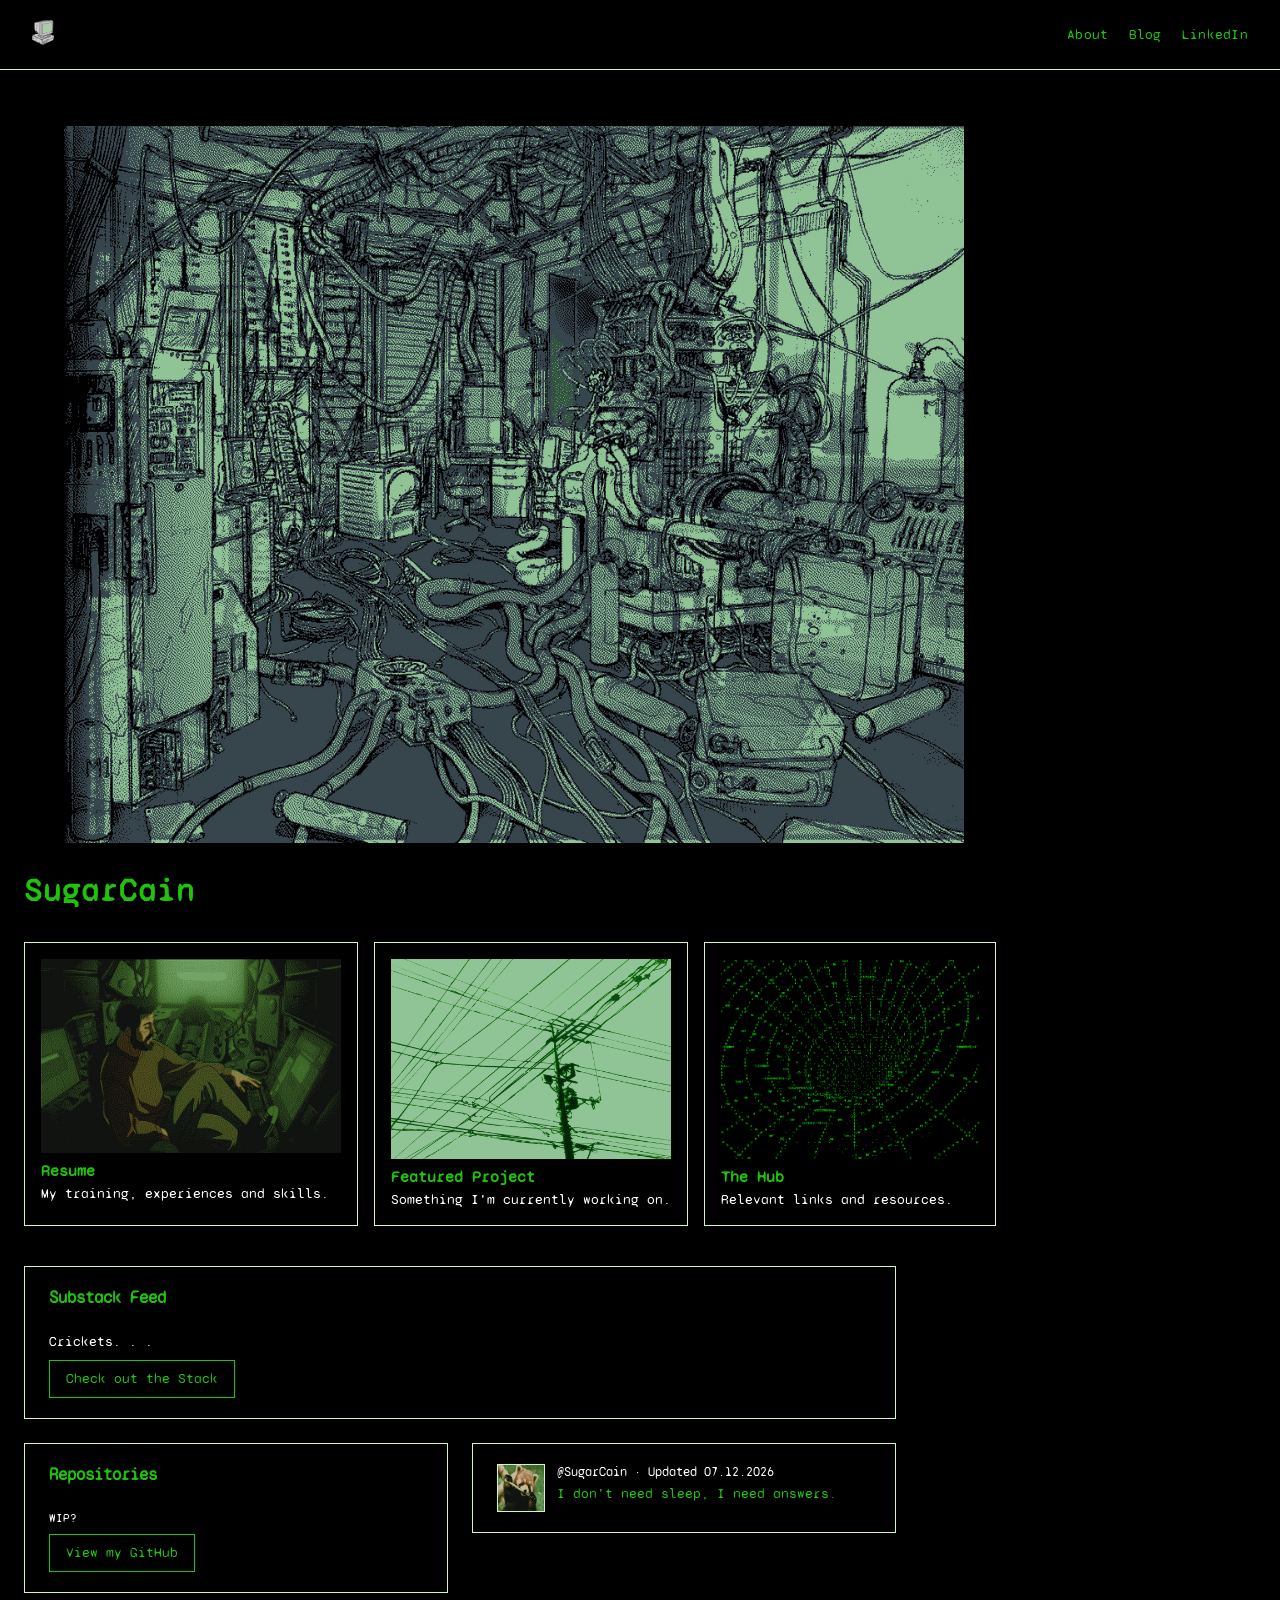
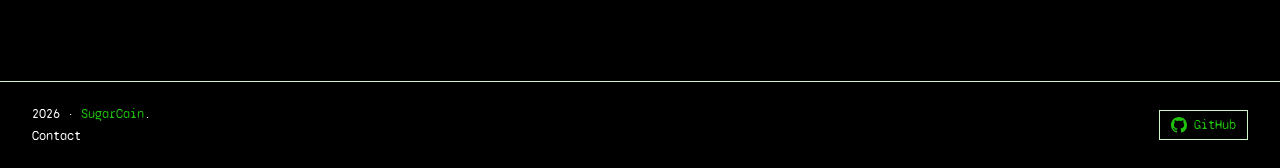
==== index.html @ b9a8468f "first website launch" ====
<!DOCTYPE html>
<!--
.oooooo..o                                             .oooooo.              o8o
d8P'    `Y8                                            d8P'  `Y8b             `"'
Y88bo.      oooo  oooo   .oooooooo  .oooo.   oooo d8b 888           .oooo.   oooo  ooo. .oo.
`"Y8888o.  `888  `888  888' `88b  `P  )88b  `888""8P 888          `P  )88b  `888  `888P"Y88b
    `"Y88b  888   888  888   888   .oP"888   888     888           .oP"888   888   888   888
oo     .d8P  888   888  `88bod8P'  d8(  888   888     `88b    ooo  d8(  888   888   888   888
8""88888P'   `V88V"V8P' `8oooooo.  `Y888""8o d888b     `Y8bood8P'  `Y888""8o o888o o888o o888o
                       d"     YD
                       "Y88888P'
-->
<html lang="en">
<head>
<meta charset="UTF-8">
<meta name="viewport" content="width=device-width,initial-scale=1">
<title>SugarCain</title>
<meta name="description" content="Personal Website">
<link rel="preconnect" href="https://fonts.googleapis.com">
<link rel="preconnect" href="https://fonts.gstatic.com" crossorigin>
<link rel="icon" type="image/x-icon" href="assets/favicon.ico">
<link href="https://fonts.googleapis.com/css2?family=Syne+Mono&display=swap" rel="stylesheet">
<link rel="stylesheet" href="style.css">
</head>
<body class="fade-in-up">

  <header class="page-header">
     <a href="./">
     <img src="assets/header.png" style="max-height: 25px; max-width: 25px;" alt="Home">
     </a>
    <nav>
      <a href="./about">About</a>
      <a href="https://substack.com/@sugarcain/posts">Blog</a>
      <a href="https://www.linkedin.com/in/abel-mateo/">LinkedIn</a>
    </nav>
  </header>

  <div id="container">
    <main>
      <article class="mainContent">

        <figure>

            <img src="assets/recluse.jpg" style="max-height: 800px; max-width: 900px;">

        </figure>

        <h1 id="title" class="homeTitle">SugarCain</h1>

        <div class="listing">
          <div class="projects">
            <a href="./resume">
                <img id="img-port" src="assets/converse.jpg" alt="Resume">
              <h3 id="resume">Resume <span class="header-anchor">#</span></h3>
            </a>
            <p>My training, experiences and skills.</p>
          </div>
          <div class="projects">
            <a href="http://github.com/sugarcain/placeholder">
                <img id="img-port" src="assets/pwrlines.jpg" alt="Featured Project">
              <h3 id="fproject">Featured Project <span class="header-anchor">#</span></h3>
            </a>
            <p>Something I'm currently working on.</p>
          </div>
          <div class="projects">
            <a href="./hub">
                <img id="img-port" src="assets/portal.gif" alt="The Hub">
              <h3 id="hub">The Hub <span class="header-anchor">#</span></h3>
            </a>
            <p>Relevant links and resources.</p>
          </div>
        </div>

        <!-- ===== Substack RSS feed ===== -->
        <section id="rssFeed" class="box">
          <h2 id="feed">Substack Feed <a class="header-anchor" href="#feed">#</a></h2>
          <ul id="rssFeedList">
            <li class="rss-empty">Loading posts…</li>
          </ul>
          <a class="btn" href="#" id="rssFeedLink" target="_blank" rel="noopener noreferrer">Check out the Stack</a>
        </section>

        <div class="col colTwo">
          <!-- ===== GitHub repos ===== -->
          <section id="githubRepos" class="box">
            <h2 id="repositorios">Repositories <a class="header-anchor" href="#repositorios">#</a></h2>
            <ul id="githubRepoList">
              <li class="repo-desc">Loading Repositories…</li>
            </ul>
            <a class="btn" href="#" id="githubProfileLink" target="_blank" rel="noopener noreferrer">View my GitHub</a>
          </section>

          <section class="box">
            <a href="">
              <div style="display:flex; gap:.75rem; align-items:flex-start;">
                <img src="assets/redpander.jpg" style="width:48px;height:48px;border:1px solid var(--line);" alt="">
                <div>
                  <div style="font-size:.8rem; color:var(--muted); margin-bottom:.3rem;">
                    <span>@SugarCain</span> · <span>Updated 07.12.2026</span>
                  </div>
                  <p style="margin:0; font-size:.85rem;">I don't need sleep, I need answers.</p>
                </div>
              </div>
            </a>
          </section>
        </div>

      </article>
    </main>
  </div>

  <footer class="page-footer">
    <div>
      <span>2026</span> ·
      <a href="./about">SugarCain</a>.
      <div class="footer-links" style="margin-top:.4rem;">
        <a href="/contact/">Contact</a>
      </div>
    </div>

    <!-- bottom-right: GitHub link -->
    <a class="footer-github" href="https://github.com/sugrcain" target="_blank" rel="noopener noreferrer">
      <svg viewBox="0 0 16 16" aria-hidden="true">
        <path d="M8 0C3.58 0 0 3.58 0 8c0 3.54 2.29 6.53 5.47 7.59.4.07.55-.17.55-.38
                 0-.19-.01-.82-.01-1.49-2.01.37-2.53-.49-2.69-.94-.09-.23-.48-.94-.82-1.13
                 -.28-.15-.68-.52-.01-.53.63-.01 1.08.58 1.23.82.72 1.21 1.87.87 2.33.66.07-.52.28-.87.51-1.07
                 -1.78-.2-3.64-.89-3.64-3.95 0-.87.31-1.59.82-2.15-.08-.2-.36-1.02.08-2.12 0 0 .67-.21 2.2.82
                 .64-.18 1.32-.27 2-.27.68 0 1.36.09 2 .27 1.53-1.04 2.2-.82 2.2-.82.44 1.1.16 1.92.08 2.12
                 .51.56.82 1.27.82 2.15 0 3.07-1.87 3.75-3.65 3.95.29.25.54.73.54 1.48
                 0 1.07-.01 1.93-.01 2.2 0 .21.15.46.55.38A8.01 8.01 0 0 0 16 8c0-4.42-3.58-8-8-8Z"/>
      </svg>
      GitHub
    </a>
  </footer>

  <script src="script.js"></script>
</body>
</html>
---- style.css ----
:root{
  --bg:        black;
  --ink:       #20C20E;
  --muted:     #ffffff;
  --line:      #d1f5cb;
  --accent:    #20C20E; /*  links, headings underline */
  --accent-2:  #780606; /*  tags, hover state */
  --panel:     black;
  --radius:    2px;
  font-size: 16px;
}

* { box-sizing: border-box; }

html,body{
  margin:0;
  padding:0;
  background:var(--bg);
  color:var(--ink);
  font-family:'Syne Mono', ui-monospace, 'SFMono-Regular', Menlo, monospace;
}

a{ color:var(--accent); text-decoration:none; }
a:hover{ color:var(--accent-2); }

::selection{ background:var(--accent); color:var(--bg); }

@media (prefers-reduced-motion: no-preference){
  .fade-in-up{ animation: fadeInUp .5s ease both; }
}
@keyframes fadeInUp{
  from{ opacity:0; transform:translateY(8px); }
  to{ opacity:1; transform:translateY(0); }
}

/* ---------- header ---------- */
.page-header{
  display:flex;
  align-items:center;
  justify-content:space-between;
  gap:1.5rem;
  padding:1.25rem 2rem;
  border-bottom:1px solid var(--line);
  flex-wrap:wrap;
}
.header-logo{ display:flex; }
.header-logo svg{ width:28px; height:28px; fill:var(--ink); }
@media (prefers-reduced-motion: no-preference){
  .logo-spin{ animation: spin 12s linear infinite; }
}
@keyframes spin{ to{ transform:rotate(360deg); } }

.page-header nav{ display:flex; gap:1.25rem; flex-wrap:wrap; }
.page-header nav a{
  color:var(--ink);
  font-size:.9rem;
  letter-spacing:.02em;
  border-bottom:1px solid transparent;
}
.page-header nav a:hover{
  color:var(--accent-2);
  border-bottom-color:var(--accent-2);
}

/* ---------- layout ---------- */
#container{
  max-width:920px;
  margin:0;
  padding:2.5rem 1.5rem 4rem;
  text-align:left;
}

.img-wrapper{
  border:1px solid var(--line);
  background:var(--panel);
  overflow:hidden;
}
.img-wrapper img{ display:block; width:100%; height:auto; }

.homeTitle{
  font-size:2rem;
  letter-spacing:.03em;
  margin:1.5rem 0 2rem;
  text-align:left;
}

/* ---------- resume grid ---------- */
#img-port{ max-width: 300px; max-height: 200px; }

.listing{
  display:grid;
  grid-template-columns:repeat(3, 1fr);
  gap:1rem;
  margin-bottom:2.5rem;
}
.projects{
  border:1px solid var(--line);
  background:var(--panel);
  padding:1rem;
  transition:border-color .15s ease, transform .15s ease;
}
.projects:hover{ border-color:var(--accent-2); transform:translateY(-2px); }
.projects .img-wrapper{ margin-bottom:.75rem; }
.projects h3{
  font-size:1rem;
  margin:.25rem 0;
  display:flex;
  align-items:center;
  gap:.4rem;
}
.header-anchor{ color:var(--muted); font-size:.8rem; opacity:0; transition:opacity .15s; }
.projects:hover .header-anchor{ opacity:1; }
.projects p{ font-size:.85rem; color:var(--muted); margin:0; line-height:1.4; }

@media (max-width: 640px){
  .listing{ grid-template-columns:1fr; }
}

/* ---------- boxes ---------- */
.box{
  border:1px solid var(--line);
  background:var(--panel);
  padding:1.25rem 1.5rem;
  margin-bottom:1.5rem;
}
.box h2{
  font-size:1.05rem;
  margin:0 0 1rem;
  display:flex;
  align-items:center;
  gap:.4rem;
}
.box h2 .header-anchor{ opacity:0; }
.box h2:hover .header-anchor{ opacity:1; }

/* ---------- RSS (Substack) feed ---------- */
#rssFeed ul{ list-style:none; margin:0; padding:0; }
#rssFeed li{
  padding:.6rem 0;
  border-bottom:1px dashed var(--line);
  display:flex;
  flex-direction:column;
  gap:.15rem;
}
#rssFeed li:last-child{ border-bottom:none; }
#rssFeed .rss-title{ font-size:.92rem; }
#rssFeed .rss-date{ font-size:.75rem; color:var(--muted); }
#rssFeed .rss-empty, #rssFeed .rss-error{ font-size:.85rem; color:var(--muted); }

/* ---------- GitHub repos ---------- */
.col.colTwo{
  display:grid;
  grid-template-columns:1fr 1fr;
  gap:1.5rem;
  align-items:start;
}
@media (max-width:700px){
  .col.colTwo{ grid-template-columns:1fr; }
}
#githubRepos ul{ list-style:none; margin:0; padding:0; }
#githubRepos li{
  padding:.55rem 0;
  border-bottom:1px dashed var(--line);
}
#githubRepos li:last-child{ border-bottom:none; }
#githubRepos .repo-name{ font-size:.92rem; font-weight:400; }
#githubRepos .repo-desc{ font-size:.78rem; color:var(--muted); margin-top:.15rem; }
#githubRepos .repo-meta{ font-size:.72rem; color:var(--muted); margin-top:.2rem; display:flex; gap:.75rem; }


/* ---------- tree (hub.html) ---------- */
.tree{
  margin:0;
  font-family:'Syne Mono', ui-monospace, 'SFMono-Regular', Menlo, monospace;
  font-size:25px;
  line-height:1.6;
  white-space:pre;
  overflow-x:auto;
}
/* ---------- guestbook cta ---------- */
.btn{
  display:inline-flex;
  align-items:center;
  gap:.5rem;
  border:1px solid var(--ink);
  padding:.6rem 1rem;
  font-size:.85rem;
  color:var(--ink);
  background:var(--panel);
  transition:background .15s ease, color .15s ease;
}
.btn:hover{ background:var(--ink); color:var(--bg); }
.guestbook-cta{ display:flex; justify-content:flex-start; margin-top:.5rem; }

/* ---------- footer ---------- */
.page-footer{
  border-top:1px solid var(--line);
  padding:1.5rem 2rem;
  display:flex;
  align-items:center;
  justify-content:space-between;
  gap:1rem;
  flex-wrap:wrap;
  font-size:.8rem;
  color:var(--muted);
}
.footer-links a{ color:var(--muted); margin-right:.75rem; }
.footer-links a:hover{ color:var(--accent-2); }

.footer-github{
  display:inline-flex;
  align-items:center;
  gap:.4rem;
  color:var(--ink);
  border:1px solid var(--line);
  padding:.4rem .7rem;
}
.footer-github:hover{ border-color:var(--accent-2); color:var(--accent-2); }
.footer-github svg{ width:16px; height:16px; fill:currentColor; }
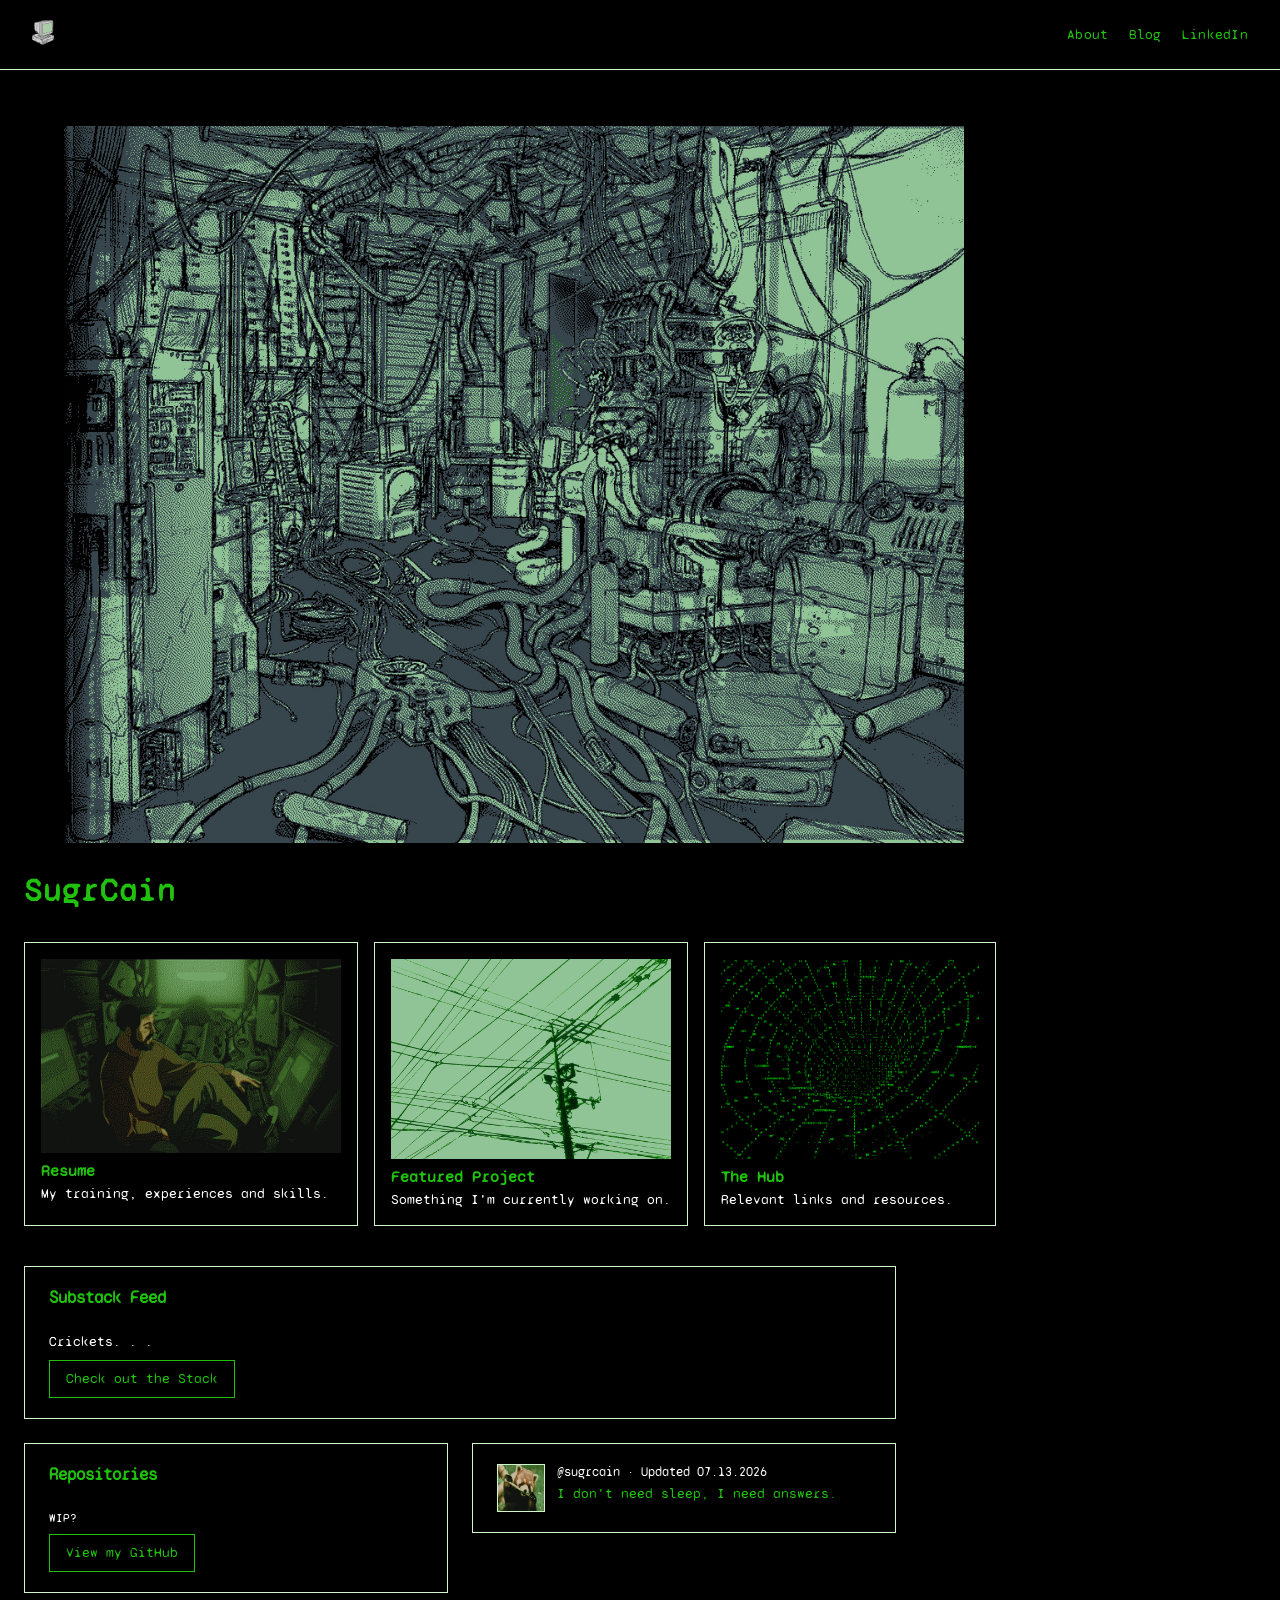
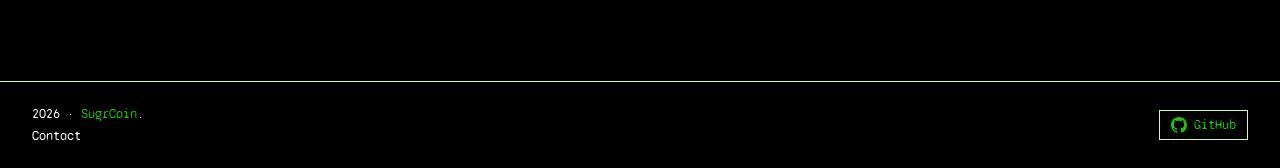
==== commit 930bdcf5: "Update site files" ====
--- a/index.html
+++ b/index.html
@@ -14,7 +14,7 @@
 <head>
 <meta charset="UTF-8">
 <meta name="viewport" content="width=device-width,initial-scale=1">
-<title>SugarCain</title>
+<title>SugrCain</title>
 <meta name="description" content="Personal Website">
 <link rel="preconnect" href="https://fonts.googleapis.com">
 <link rel="preconnect" href="https://fonts.gstatic.com" crossorigin>
@@ -30,7 +30,7 @@
      </a>
     <nav>
       <a href="./about">About</a>
-      <a href="https://substack.com/@sugarcain/posts">Blog</a>
+      <a href="https://substack.com/@sugrcain/posts">Blog</a>
       <a href="https://www.linkedin.com/in/abel-mateo/">LinkedIn</a>
     </nav>
   </header>
@@ -45,7 +45,7 @@
 
         </figure>
 
-        <h1 id="title" class="homeTitle">SugarCain</h1>
+        <h1 id="title" class="homeTitle">SugrCain</h1>
 
         <div class="listing">
           <div class="projects">
@@ -56,7 +56,7 @@
             <p>My training, experiences and skills.</p>
           </div>
           <div class="projects">
-            <a href="http://github.com/sugarcain/placeholder">
+            <a href="http://github.com/sugrcain/placeholder">
                 <img id="img-port" src="assets/pwrlines.jpg" alt="Featured Project">
               <h3 id="fproject">Featured Project <span class="header-anchor">#</span></h3>
             </a>
@@ -96,7 +96,7 @@
                 <img src="assets/redpander.jpg" style="width:48px;height:48px;border:1px solid var(--line);" alt="">
                 <div>
                   <div style="font-size:.8rem; color:var(--muted); margin-bottom:.3rem;">
-                    <span>@SugarCain</span> · <span>Updated 07.12.2026</span>
+                    <span>@sugrcain</span> · <span>Updated 07.13.2026</span>
                   </div>
                   <p style="margin:0; font-size:.85rem;">I don't need sleep, I need answers.</p>
                 </div>
@@ -112,7 +112,7 @@
   <footer class="page-footer">
     <div>
       <span>2026</span> ·
-      <a href="./about">SugarCain</a>.
+      <a href="./about">SugrCain</a>.
       <div class="footer-links" style="margin-top:.4rem;">
         <a href="/contact/">Contact</a>
       </div>
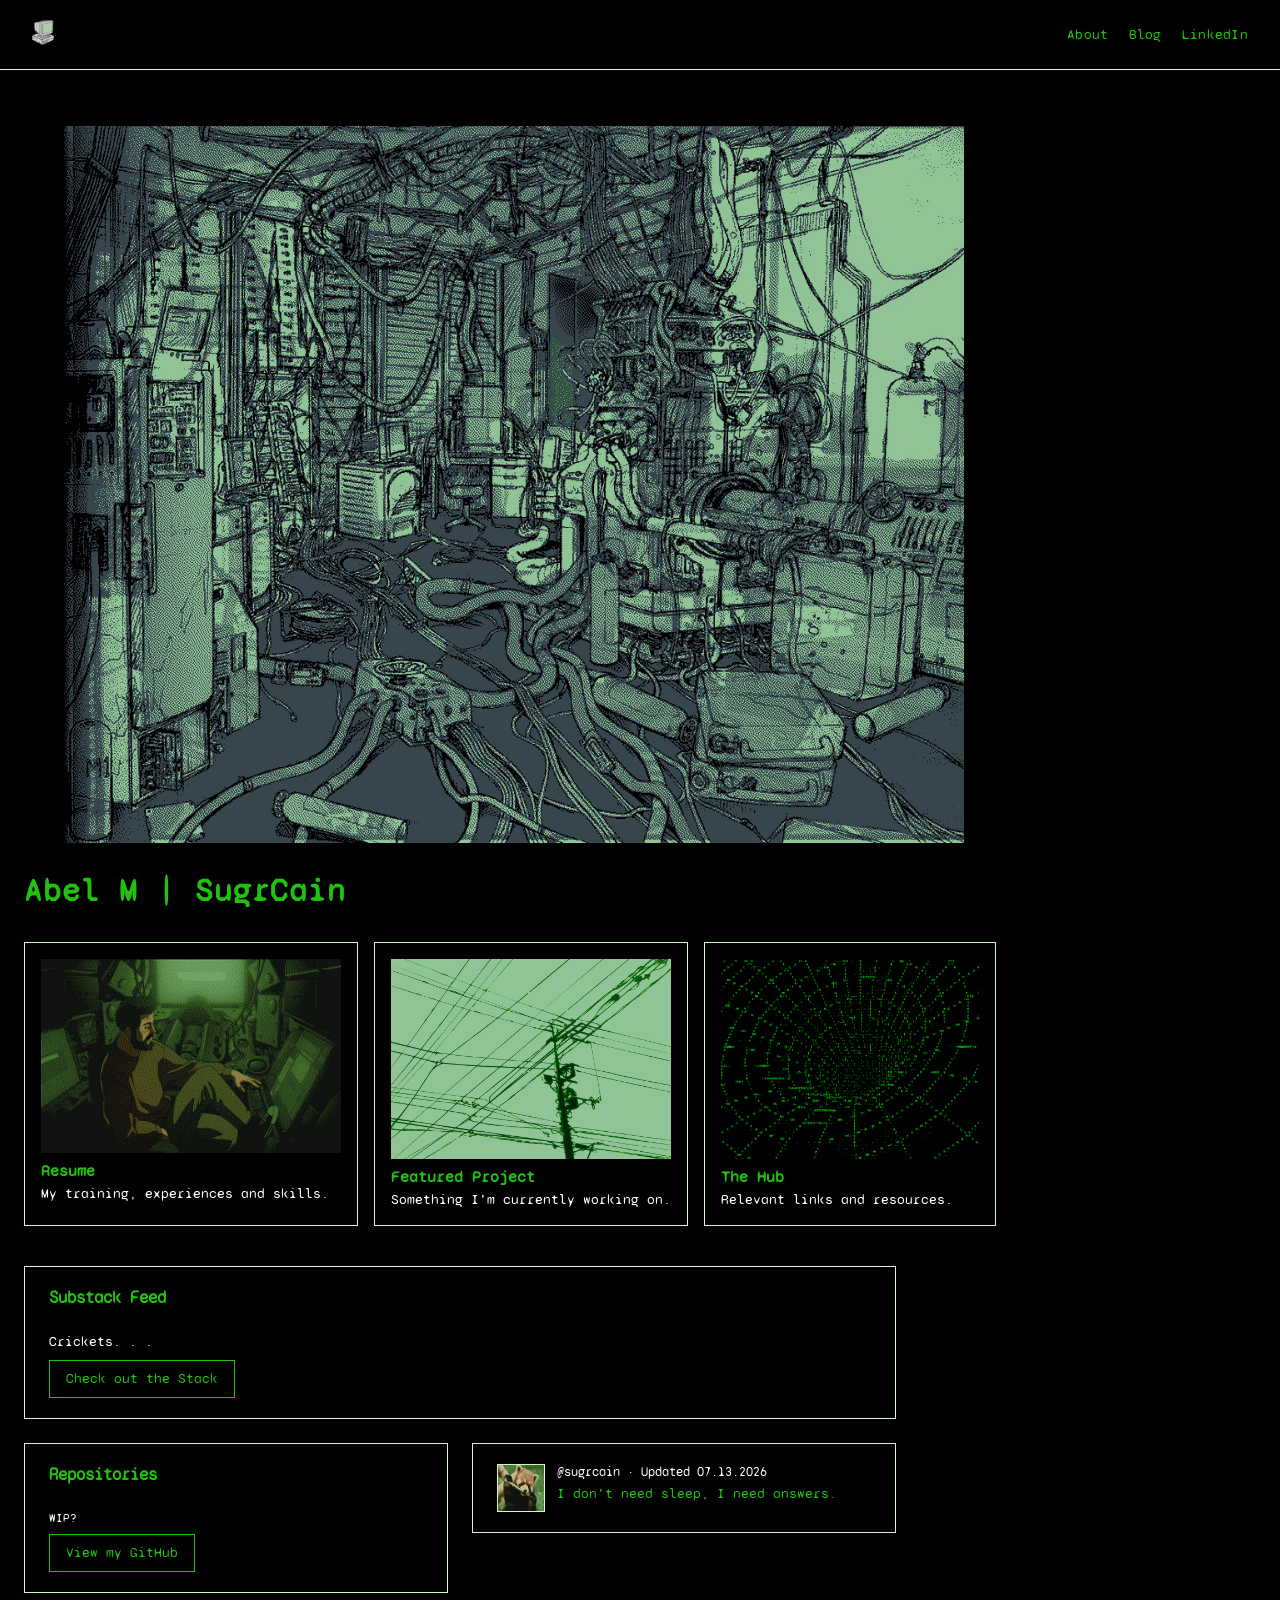
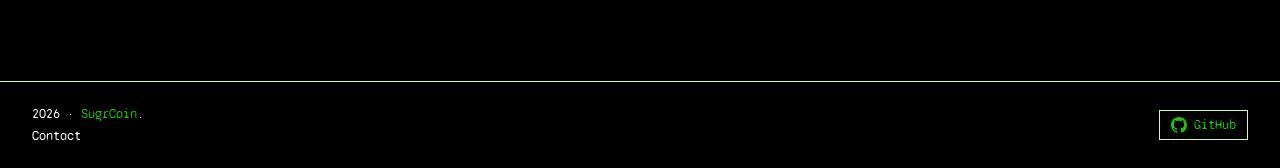
==== commit ad2d33e1: "testing names" ====
--- a/index.html
+++ b/index.html
@@ -1,21 +1,22 @@
 <!DOCTYPE html>
 <!--
-.oooooo..o                                             .oooooo.              o8o
-d8P'    `Y8                                            d8P'  `Y8b             `"'
-Y88bo.      oooo  oooo   .oooooooo  .oooo.   oooo d8b 888           .oooo.   oooo  ooo. .oo.
-`"Y8888o.  `888  `888  888' `88b  `P  )88b  `888""8P 888          `P  )88b  `888  `888P"Y88b
-    `"Y88b  888   888  888   888   .oP"888   888     888           .oP"888   888   888   888
-oo     .d8P  888   888  `88bod8P'  d8(  888   888     `88b    ooo  d8(  888   888   888   888
-8""88888P'   `V88V"V8P' `8oooooo.  `Y888""8o d888b     `Y8bood8P'  `Y888""8o o888o o888o o888o
-                       d"     YD
-                       "Y88888P'
+.d8888b.                             .d8888b.           d8b
+d88P  Y88b                           d88P  Y88b          Y8P
+Y88b.                                888    888
+"Y888b.   888  888  .d88b.  888d888 888         8888b.  888 88888b.
+   "Y88b. 888  888 d88P"88b 888P"   888            "88b 888 888 "88b
+     "888 888  888 888  888 888     888    888 .d888888 888 888  888
+Y88b  d88P Y88b 888 Y88b 888 888     Y88b  d88P 888  888 888 888  888
+"Y8888P"   "Y88888  "Y88888 888      "Y8888P"  "Y888888 888 888  888
+                        888
+                   Y8b d88P
+                    "Y88P"
 -->
 <html lang="en">
 <head>
 <meta charset="UTF-8">
 <meta name="viewport" content="width=device-width,initial-scale=1">
 <title>SugrCain</title>
-<meta name="description" content="Personal Website">
 <link rel="preconnect" href="https://fonts.googleapis.com">
 <link rel="preconnect" href="https://fonts.gstatic.com" crossorigin>
 <link rel="icon" type="image/x-icon" href="assets/favicon.ico">
@@ -45,7 +46,7 @@
 
         </figure>
 
-        <h1 id="title" class="homeTitle">SugrCain</h1>
+        <h1 id="title" class="homeTitle">Abel M | SugrCain</h1>
 
         <div class="listing">
           <div class="projects">
@@ -91,7 +92,6 @@
           </section>
 
           <section class="box">
-            <a href="">
               <div style="display:flex; gap:.75rem; align-items:flex-start;">
                 <img src="assets/redpander.jpg" style="width:48px;height:48px;border:1px solid var(--line);" alt="">
                 <div>
@@ -101,7 +101,6 @@
                   <p style="margin:0; font-size:.85rem;">I don't need sleep, I need answers.</p>
                 </div>
               </div>
-            </a>
           </section>
         </div>
 
@@ -114,7 +113,7 @@
       <span>2026</span> ·
       <a href="./about">SugrCain</a>.
       <div class="footer-links" style="margin-top:.4rem;">
-        <a href="/contact/">Contact</a>
+        <a href="mailto:huntingfor301@gmail.com">Contact</a>
       </div>
     </div>
 
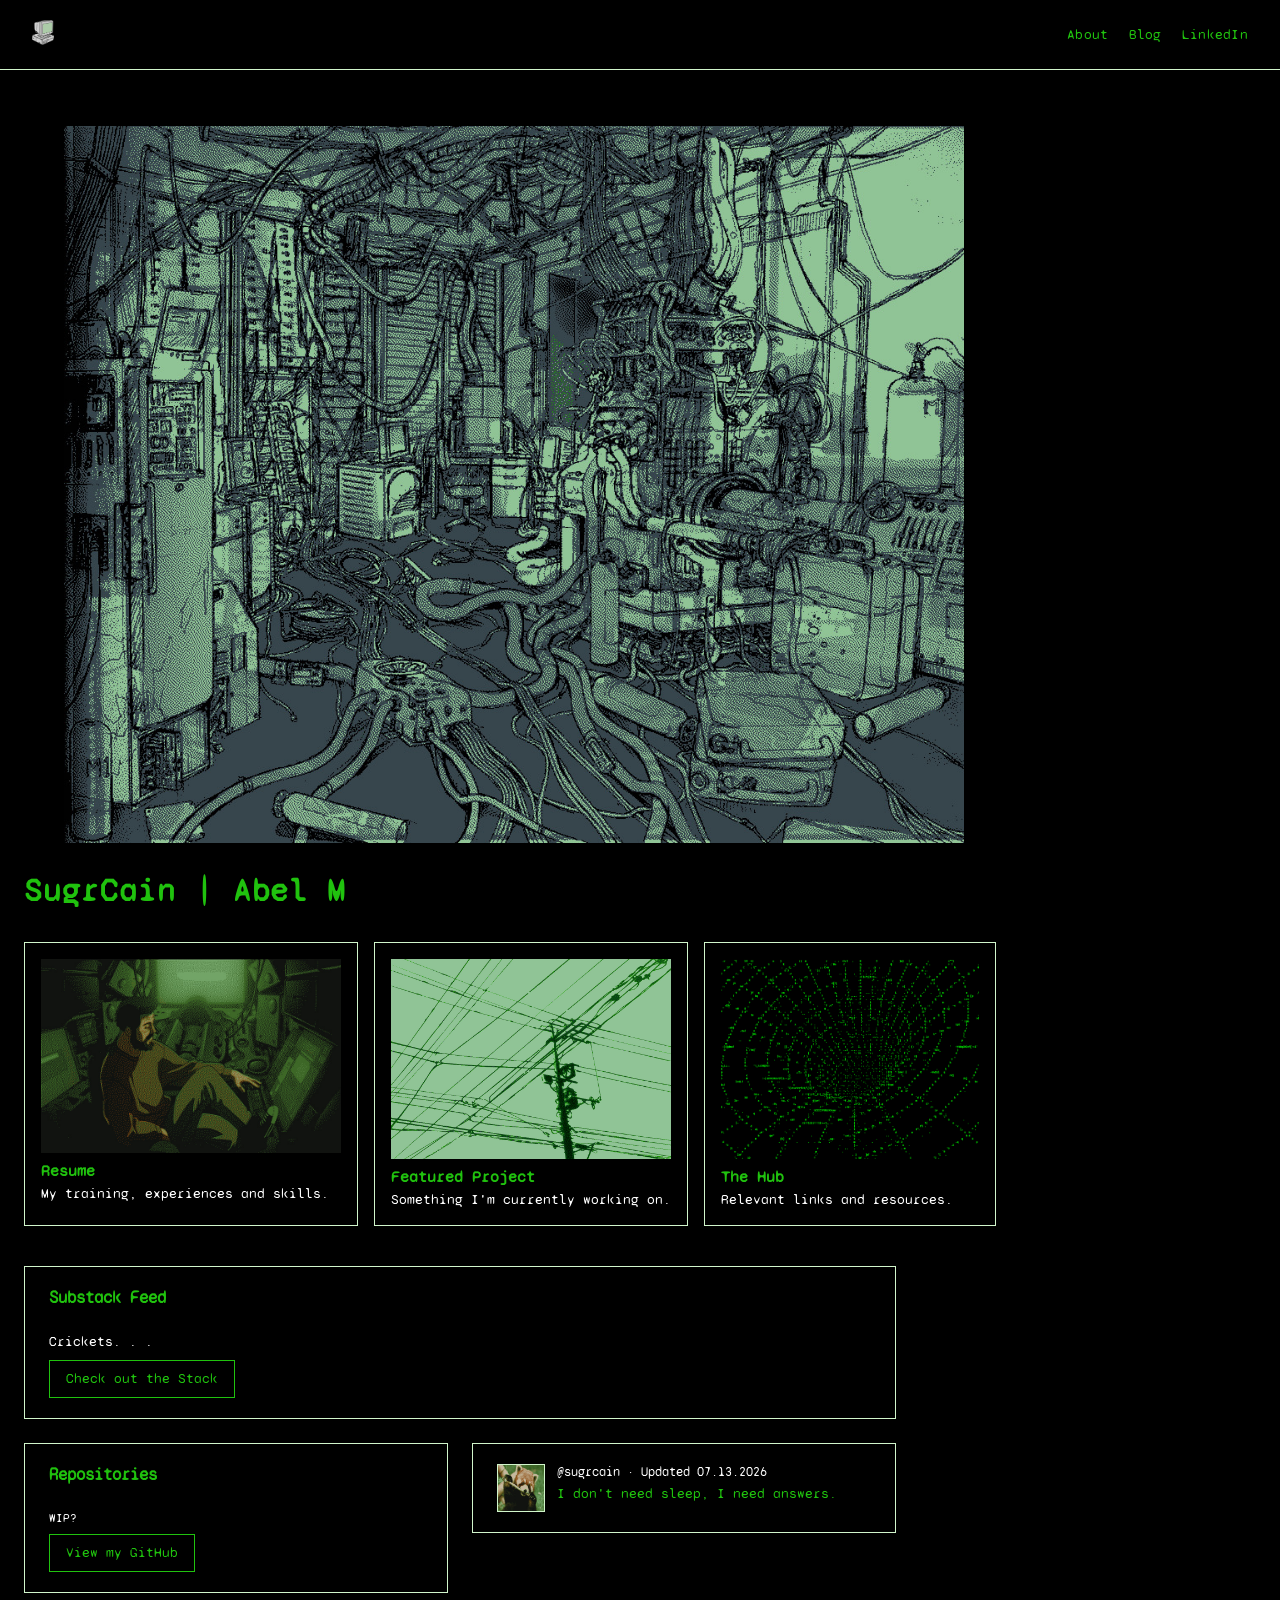
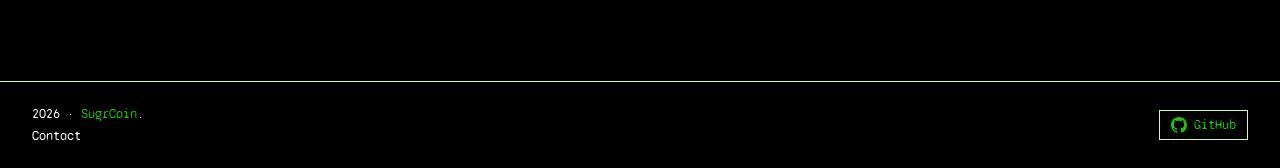
==== commit c1479ee9: "testing names" ====
--- a/index.html
+++ b/index.html
@@ -46,7 +46,7 @@
 
         </figure>
 
-        <h1 id="title" class="homeTitle">Abel M | SugrCain</h1>
+        <h1 id="title" class="homeTitle">SugrCain | Abel M </h1>
 
         <div class="listing">
           <div class="projects">
